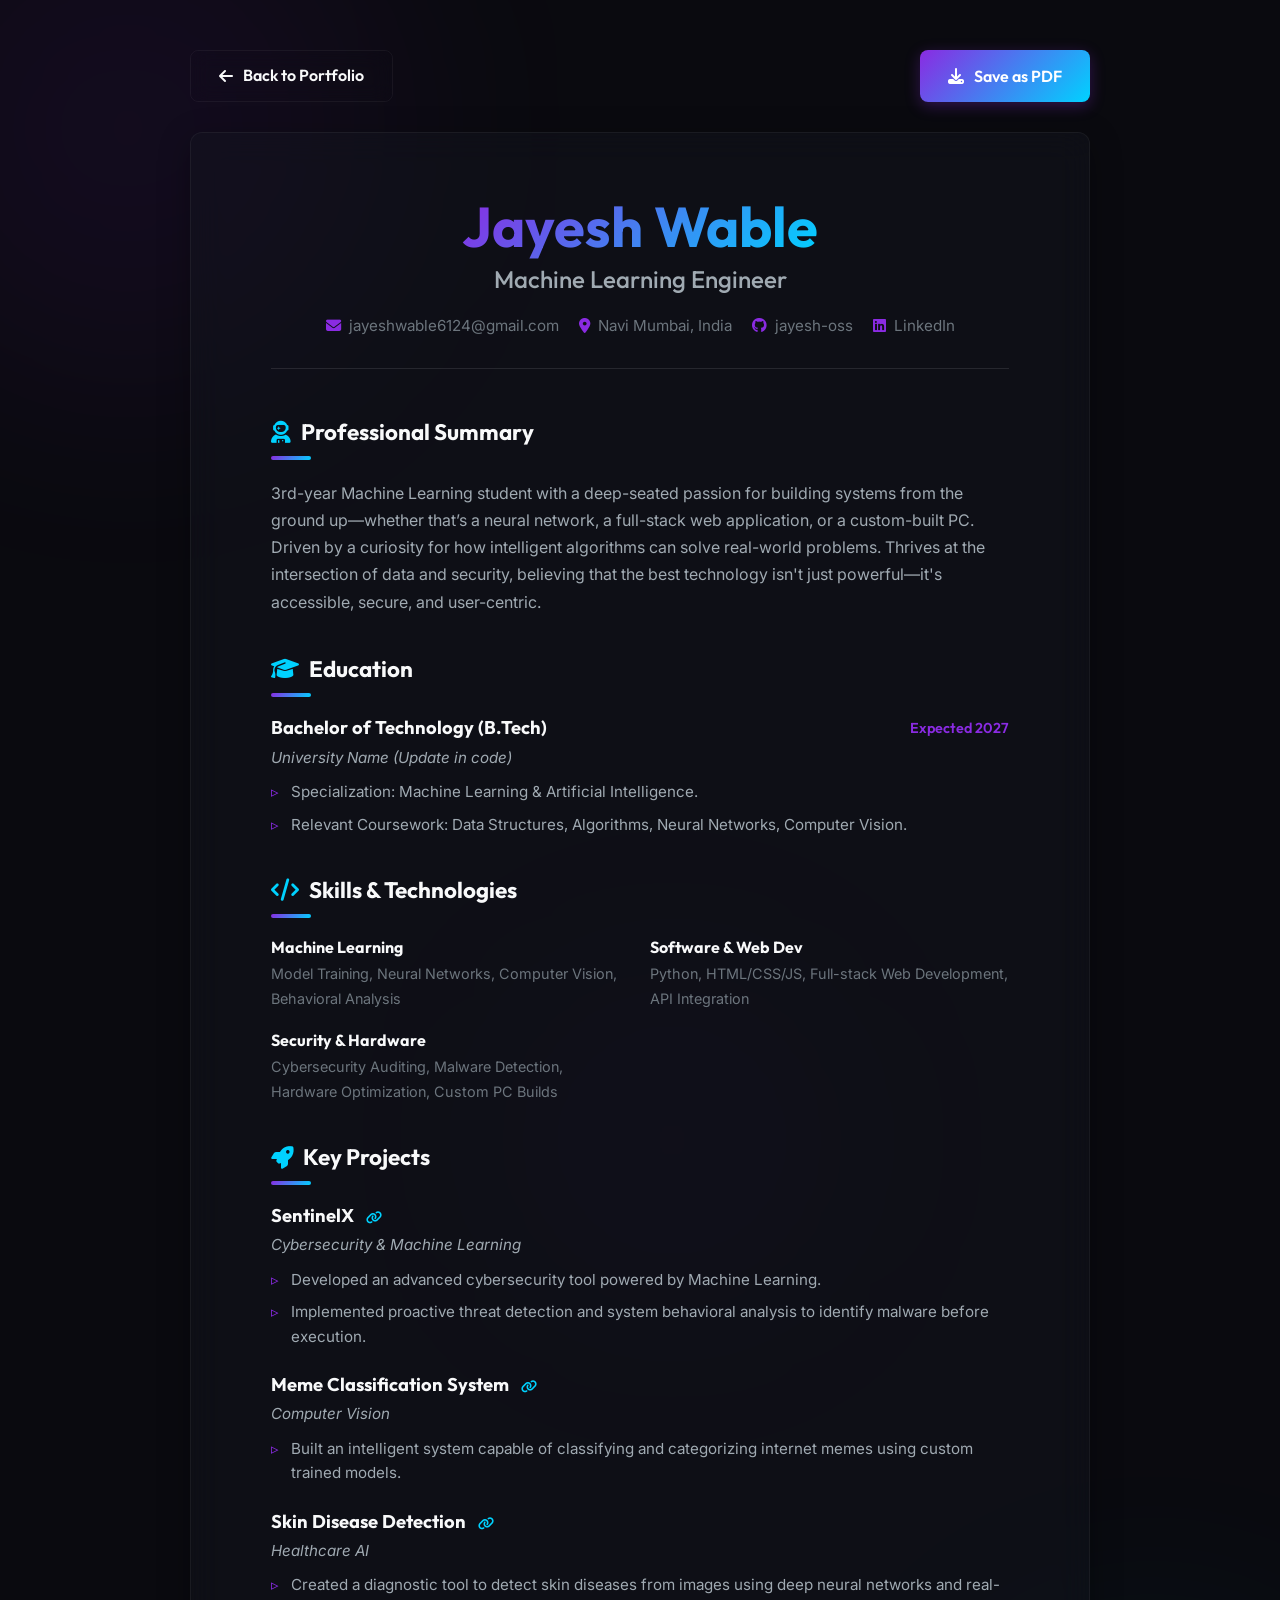
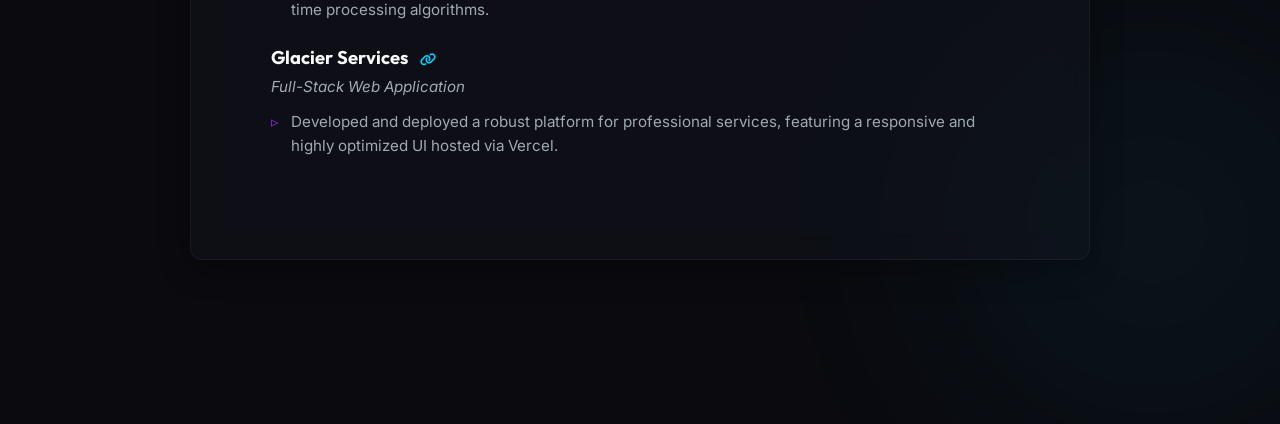
==== resume.html @ c5f2f4e3 "Add distinct, web-based resume page" ====
<!DOCTYPE html>
<html lang="en">
<head>
    <meta charset="UTF-8">
    <meta name="viewport" content="width=device-width, initial-scale=1.0">
    <title>Jayesh Wable | Resume</title>
    
    <!-- Google Fonts -->
    <link href="https://fonts.googleapis.com/css2?family=Inter:wght@300;400;500;600&family=Outfit:wght@400;600;700;800&display=swap" rel="stylesheet">
    
    <!-- FontAwesome (Icons) -->
    <link rel="stylesheet" href="https://cdnjs.cloudflare.com/ajax/libs/font-awesome/6.4.0/css/all.min.css">
    
    <!-- CSS -->
    <link rel="stylesheet" href="css/styles.css">
    <link rel="stylesheet" href="css/resume.css">
</head>
<body>
    <!-- Background Orbs -->
    <div class="glow-orb orb-1"></div>
    <div class="glow-orb orb-2"></div>
    <div class="glow-orb orb-3"></div>

    <div class="resume-wrapper">
        <div class="resume-actions">
            <a href="index.html" class="btn secondary-btn">
                <i class="fa-solid fa-arrow-left"></i> Back to Portfolio
            </a>
            <button onclick="window.print()" class="btn primary-btn">
                <i class="fa-solid fa-download"></i> Save as PDF
            </button>
        </div>
        
        <div class="resume-container">
            <header class="resume-header">
                <h1 class="gradient-text">Jayesh Wable</h1>
                <h2>Machine Learning Engineer</h2>
                <div class="resume-contact">
                    <span><i class="fa-solid fa-envelope"></i> jayeshwable6124@gmail.com</span>
                    <span><i class="fa-solid fa-location-dot"></i> Navi Mumbai, India</span>
                    <span><i class="fab fa-github"></i> <a href="https://github.com/jayesh-oss" target="_blank">jayesh-oss</a></span>
                    <span><i class="fab fa-linkedin"></i> <a href="https://in.linkedin.com/in/jayesh-wable-937a62315" target="_blank">LinkedIn</a></span>
                </div>
            </header>

            <section class="resume-section">
                <h3><i class="fa-solid fa-user-astronaut"></i> Professional Summary</h3>
                <div class="line" style="width: 40px; margin-bottom: 20px;"></div>
                <p>3rd-year Machine Learning student with a deep-seated passion for building systems from the ground up—whether that’s a neural network, a full-stack web application, or a custom-built PC. Driven by a curiosity for how intelligent algorithms can solve real-world problems. Thrives at the intersection of data and security, believing that the best technology isn't just powerful—it's accessible, secure, and user-centric.</p>
            </section>

            <section class="resume-section">
                <h3><i class="fa-solid fa-graduation-cap"></i> Education</h3>
                <div class="line" style="width: 40px; margin-bottom: 20px;"></div>
                <div class="resume-item">
                    <div class="resume-item-header">
                        <h4>Bachelor of Technology (B.Tech)</h4>
                        <span class="resume-date">Expected 2027</span>
                    </div>
                    <p class="resume-subtitle">University Name (Update in code)</p>
                    <ul>
                        <li>Specialization: Machine Learning & Artificial Intelligence.</li>
                        <li>Relevant Coursework: Data Structures, Algorithms, Neural Networks, Computer Vision.</li>
                    </ul>
                </div>
            </section>

            <section class="resume-section">
                <h3><i class="fa-solid fa-code"></i> Skills & Technologies</h3>
                <div class="line" style="width: 40px; margin-bottom: 20px;"></div>
                <div class="skills-grid">
                    <div class="skill-category">
                        <h4>Machine Learning</h4>
                        <p>Model Training, Neural Networks, Computer Vision, Behavioral Analysis</p>
                    </div>
                    <div class="skill-category">
                        <h4>Software & Web Dev</h4>
                        <p>Python, HTML/CSS/JS, Full-stack Web Development, API Integration</p>
                    </div>
                    <div class="skill-category">
                        <h4>Security & Hardware</h4>
                        <p>Cybersecurity Auditing, Malware Detection, Hardware Optimization, Custom PC Builds</p>
                    </div>
                </div>
            </section>

            <section class="resume-section">
                <h3><i class="fa-solid fa-rocket"></i> Key Projects</h3>
                <div class="line" style="width: 40px; margin-bottom: 20px;"></div>
                
                <div class="resume-item">
                    <div class="resume-item-header">
                        <h4>SentinelX <a href="https://github.com/jayesh-oss/SentinelX" target="_blank"><i class="fa-solid fa-link" style="font-size: 0.8rem;"></i></a></h4>
                    </div>
                    <p class="resume-subtitle">Cybersecurity & Machine Learning</p>
                    <ul>
                        <li>Developed an advanced cybersecurity tool powered by Machine Learning.</li>
                        <li>Implemented proactive threat detection and system behavioral analysis to identify malware before execution.</li>
                    </ul>
                </div>

                <div class="resume-item">
                    <div class="resume-item-header">
                        <h4>Meme Classification System <a href="https://github.com/jayesh-oss/meme_classification_system" target="_blank"><i class="fa-solid fa-link" style="font-size: 0.8rem;"></i></a></h4>
                    </div>
                    <p class="resume-subtitle">Computer Vision</p>
                    <ul>
                        <li>Built an intelligent system capable of classifying and categorizing internet memes using custom trained models.</li>
                    </ul>
                </div>

                <div class="resume-item">
                    <div class="resume-item-header">
                        <h4>Skin Disease Detection <a href="https://github.com/jayesh-oss/skin_disease_detection" target="_blank"><i class="fa-solid fa-link" style="font-size: 0.8rem;"></i></a></h4>
                    </div>
                    <p class="resume-subtitle">Healthcare AI</p>
                    <ul>
                        <li>Created a diagnostic tool to detect skin diseases from images using deep neural networks and real-time processing algorithms.</li>
                    </ul>
                </div>

                <div class="resume-item">
                    <div class="resume-item-header">
                        <h4>Glacier Services <a href="https://glacierservices.vercel.app/" target="_blank"><i class="fa-solid fa-link" style="font-size: 0.8rem;"></i></a></h4>
                    </div>
                    <p class="resume-subtitle">Full-Stack Web Application</p>
                    <ul>
                        <li>Developed and deployed a robust platform for professional services, featuring a responsive and highly optimized UI hosted via Vercel.</li>
                    </ul>
                </div>
            </section>
        </div>
    </div>
</body>
</html>
---- css/styles.css ----
/* 
=====================================================
   DESIGN SYSTEM & VARIABLES 
===================================================== 
*/
:root {
    /* Colors - Dark Premium Theme */
    --bg-primary: #0a0a0f;
    --bg-secondary: #0f1016;
    --bg-tertiary: #161821;
    
    /* Accents - Cyberpunk/ML aesthetic */
    --accent-primary: #8a2be2; /* Purple */
    --accent-secondary: #00d2ff; /* Cyan */
    --accent-gradient: linear-gradient(135deg, var(--accent-primary) 0%, var(--accent-secondary) 100%);
    
    /* Text */
    --text-primary: #f8f9fa;
    --text-secondary: #a0aab2;
    --text-muted: #6c757d;
    
    /* Glassmorphism */
    --glass-bg: rgba(22, 24, 33, 0.4);
    --glass-border: rgba(255, 255, 255, 0.05);
    --glass-shadow: 0 8px 32px 0 rgba(0, 0, 0, 0.3);
    
    /* Typography */
    --font-heading: 'Outfit', sans-serif;
    --font-body: 'Inter', sans-serif;
    
    /* Transitions */
    --transition-fast: 0.2s cubic-bezier(0.4, 0, 0.2, 1);
    --transition-base: 0.3s cubic-bezier(0.4, 0, 0.2, 1);
    --transition-slow: 0.5s cubic-bezier(0.4, 0, 0.2, 1);
}

/* 
=====================================================
   RESET & GLOBAL
===================================================== 
*/
* {
    margin: 0;
    padding: 0;
    box-sizing: border-box;
    scroll-behavior: smooth;
}

body {
    background-color: var(--bg-primary);
    color: var(--text-primary);
    font-family: var(--font-body);
    line-height: 1.6;
    overflow-x: hidden;
    position: relative;
}

/* Scrollbar */
::-webkit-scrollbar {
    width: 10px;
}
::-webkit-scrollbar-track {
    background: var(--bg-primary);
}
::-webkit-scrollbar-thumb {
    background: var(--bg-tertiary);
    border-radius: 5px;
}
::-webkit-scrollbar-thumb:hover {
    background: var(--accent-primary);
}

/* Typography elements */
h1, h2, h3, h4, h5, h6 {
    font-family: var(--font-heading);
    font-weight: 700;
    line-height: 1.2;
}

a {
    text-decoration: none;
    color: inherit;
    transition: color var(--transition-fast);
}

ul {
    list-style: none;
}

.gradient-text {
    background: var(--accent-gradient);
    -webkit-background-clip: text;
    background-clip: text;
    -webkit-text-fill-color: transparent;
    color: transparent;
    display: inline-block;
}

.section-padding {
    padding: 100px 5%;
    max-width: 1400px;
    margin: 0 auto;
}

.section-header {
    margin-bottom: 60px;
    position: relative;
    display: inline-block;
}

.section-title {
    font-size: 2.5rem;
    color: var(--text-primary);
    margin-bottom: 10px;
}

.line {
    height: 4px;
    width: 60px;
    background: var(--accent-gradient);
    border-radius: 2px;
}

/* Buttons */
.btn {
    display: inline-flex;
    align-items: center;
    justify-content: center;
    padding: 12px 28px;
    font-family: var(--font-heading);
    font-weight: 600;
    border-radius: 8px;
    cursor: pointer;
    transition: all var(--transition-base);
    gap: 10px;
    font-size: 1rem;
}

.primary-btn {
    background: var(--accent-gradient);
    color: #fff;
    border: none;
    box-shadow: 0 4px 15px rgba(138, 43, 226, 0.3);
}

.primary-btn:hover {
    transform: translateY(-2px);
    box-shadow: 0 8px 25px rgba(138, 43, 226, 0.5);
}

.secondary-btn {
    background: transparent;
    color: var(--text-primary);
    border: 1px solid var(--glass-border);
    backdrop-filter: blur(10px);
}

.secondary-btn:hover {
    border-color: var(--accent-secondary);
    background: rgba(0, 210, 255, 0.05);
    transform: translateY(-2px);
}

/* Background Effects (Blur Orbs) */
.glow-orb {
    position: absolute;
    border-radius: 50%;
    filter: blur(120px);
    z-index: -1;
    opacity: 0.5;
    animation: drift 20s infinite alternate cubic-bezier(0.5, 0, 0.5, 1);
}

.orb-1 {
    width: 40vw;
    height: 40vw;
    background: rgba(138, 43, 226, 0.15); /* Purple */
    top: -10vw;
    left: -10vw;
}

.orb-2 {
    width: 30vw;
    height: 30vw;
    background: rgba(0, 210, 255, 0.12); /* Cyan */
    bottom: -5vw;
    right: -5vw;
    animation-delay: -5s;
}

.orb-3 {
    width: 25vw;
    height: 25vw;
    background: rgba(138, 43, 226, 0.1);
    top: 50%;
    left: 40%;
    animation-delay: -10s;
}

@keyframes drift {
    0% { transform: translate(0, 0) scale(1); }
    100% { transform: translate(50px, 50px) scale(1.1); }
}

/* 
=====================================================
   NAVIGATION
===================================================== 
*/
.navbar {
    position: fixed;
    top: 0;
    left: 0;
    width: 100%;
    padding: 20px 5%;
    z-index: 1000;
    transition: all var(--transition-base);
}

.navbar.scrolled {
    background: rgba(10, 10, 15, 0.85);
    backdrop-filter: blur(16px);
    -webkit-backdrop-filter: blur(16px);
    border-bottom: 1px solid var(--glass-border);
    padding: 15px 5%;
}

.nav-content {
    max-width: 1400px;
    margin: 0 auto;
    display: flex;
    justify-content: space-between;
    align-items: center;
}

.logo {
    font-family: var(--font-heading);
    font-size: 1.5rem;
    font-weight: 800;
    letter-spacing: -0.5px;
}

.logo span {
    color: var(--accent-primary);
}

.nav-links {
    display: flex;
    gap: 30px;
}

.nav-links a {
    font-size: 0.9rem;
    font-weight: 500;
    color: var(--text-secondary);
    position: relative;
}

.nav-links a:hover,
.nav-links a.active {
    color: var(--text-primary);
}

.nav-links a::after {
    content: '';
    position: absolute;
    bottom: -5px;
    left: 0;
    width: 0;
    height: 2px;
    background: var(--accent-gradient);
    transition: width var(--transition-base);
}

.nav-links a:hover::after,
.nav-links a.active::after {
    width: 100%;
}

/* Mobile Menu Button */
.menu-btn {
    display: none;
    cursor: pointer;
    z-index: 1001;
}

.bar {
    width: 25px;
    height: 2px;
    background: var(--text-primary);
    margin: 5px 0;
    transition: all var(--transition-base);
}

/* 
=====================================================
   HERO SECTION
===================================================== 
*/
.hero {
    height: 100vh;
    display: flex;
    align-items: center;
    padding: 0 5%;
    max-width: 1400px;
    margin: 0 auto;
    position: relative;
}

.hero-content {
    max-width: 800px;
    z-index: 10;
}

.greeting {
    font-family: var(--font-heading);
    font-size: 1.2rem;
    color: var(--accent-secondary);
    margin-bottom: 10px;
    letter-spacing: 2px;
    text-transform: uppercase;
}

.name {
    font-size: clamp(3rem, 8vw, 6rem);
    line-height: 1.1;
    margin-bottom: 10px;
    letter-spacing: -1px;
}

.title {
    font-size: clamp(1.5rem, 4vw, 3rem);
    color: var(--text-secondary);
    margin-bottom: 20px;
}

.hero-subtext {
    font-size: 1.1rem;
    color: var(--text-muted);
    max-width: 600px;
    margin-bottom: 40px;
}

.cta-buttons {
    display: flex;
    gap: 20px;
    margin-bottom: 40px;
}

.social-links-hero {
    display: flex;
    gap: 20px;
}

.social-links-hero a {
    width: 40px;
    height: 40px;
    border-radius: 50%;
    background: var(--bg-tertiary);
    display: flex;
    align-items: center;
    justify-content: center;
    border: 1px solid var(--glass-border);
    transition: all var(--transition-base);
}

.social-links-hero a:hover {
    background: var(--accent-primary);
    border-color: var(--accent-primary);
    transform: translateY(-3px);
    box-shadow: 0 5px 15px rgba(138, 43, 226, 0.4);
}

.scroll-indicator {
    position: absolute;
    bottom: 40px;
    left: 50%;
    transform: translateX(-50%);
    animation: bounce 2s infinite;
}

.scroll-indicator a {
    color: var(--text-muted);
    font-size: 1.2rem;
}

@keyframes bounce {
    0%, 20%, 50%, 80%, 100% { transform: translateY(0); }
    40% { transform: translateY(-10px); }
    60% { transform: translateY(-5px); }
}

/* 
=====================================================
   ABOUT SECTION
===================================================== 
*/
.about-grid {
    display: grid;
    grid-template-columns: 1.2fr 1fr;
    gap: 60px;
    align-items: center;
}

.about-text p {
    color: var(--text-secondary);
    margin-bottom: 20px;
    font-size: 1.05rem;
}

.tech-stack {
    margin-top: 40px;
}

.tech-stack h3 {
    margin-bottom: 20px;
    font-size: 1.2rem;
}

.skills-container {
    display: flex;
    flex-wrap: wrap;
    gap: 12px;
}

.skill-tag {
    background: var(--bg-tertiary);
    color: var(--accent-secondary);
    padding: 8px 16px;
    border-radius: 20px;
    font-size: 0.85rem;
    font-family: var(--font-heading);
    letter-spacing: 0.5px;
    border: 1px solid var(--glass-border);
    transition: all var(--transition-fast);
}

.skill-tag:hover {
    background: rgba(0, 210, 255, 0.1);
    border-color: var(--accent-secondary);
    transform: translateY(-2px);
}

.about-image-container {
    position: relative;
    height: 400px;
    display: flex;
    align-items: center;
    justify-content: center;
}

.abstract-shape {
    width: 300px;
    height: 300px;
    border-radius: 30% 70% 70% 30% / 30% 30% 70% 70%;
    background: linear-gradient(45deg, rgba(138, 43, 226, 0.2), rgba(0, 210, 255, 0.2));
    border: 1px solid rgba(255, 255, 255, 0.1);
    animation: morph 8s ease-in-out infinite alternate;
    position: relative;
    display: flex;
    align-items: center;
    justify-content: center;
}

@keyframes morph {
    0% { border-radius: 30% 70% 70% 30% / 30% 30% 70% 70%; }
    100% { border-radius: 70% 30% 30% 70% / 70% 70% 30% 30%; }
}

.decorative-card {
    background: var(--glass-bg);
    backdrop-filter: blur(12px);
    -webkit-backdrop-filter: blur(12px);
    border: 1px solid var(--glass-border);
    padding: 20px;
    border-radius: 16px;
    text-align: center;
    box-shadow: var(--glass-shadow);
    transform: rotate(5deg);
    transition: transform var(--transition-base);
}

.decorative-card:hover {
    transform: rotate(0deg) scale(1.05);
}

.decorative-card i {
    font-size: 3rem;
    background: var(--accent-gradient);
    -webkit-background-clip: text;
    background-clip: text;
    color: transparent;
    margin-bottom: 15px;
}

/* 
=====================================================
   PROJECTS SECTION
===================================================== 
*/
.project-grid {
    display: grid;
    grid-template-columns: repeat(auto-fit, minmax(320px, 1fr));
    gap: 30px;
}

.project-card {
    background: var(--bg-secondary);
    border-radius: 16px;
    overflow: hidden;
    border: 1px solid var(--glass-border);
    transition: all var(--transition-base);
    height: 100%;
    display: flex;
    flex-direction: column;
}

.project-card:hover {
    transform: translateY(-10px);
    border-color: rgba(138, 43, 226, 0.3);
    box-shadow: 0 10px 30px rgba(0, 0, 0, 0.5);
}

.project-img {
    height: 200px;
    background: var(--bg-tertiary);
    display: flex;
    align-items: center;
    justify-content: center;
    overflow: hidden;
    position: relative;
}

.placeholder-img i {
    font-size: 4rem;
    color: var(--text-muted);
    opacity: 0.3;
    transition: all var(--transition-base);
}

.project-card:hover .placeholder-img i {
    opacity: 1;
    color: var(--accent-primary);
    transform: scale(1.1);
}

.project-info {
    padding: 25px;
    flex-grow: 1;
    display: flex;
    flex-direction: column;
}

.project-header {
    display: flex;
    justify-content: space-between;
    align-items: center;
    margin-bottom: 15px;
}

.project-header h3 {
    font-size: 1.3rem;
}

.project-links a {
    color: var(--text-muted);
    margin-left: 10px;
    font-size: 1.1rem;
}

.project-links a:hover {
    color: var(--accent-secondary);
}

.project-desc {
    color: var(--text-secondary);
    font-size: 0.95rem;
    flex-grow: 1;
    margin-bottom: 20px;
}

.project-tech {
    display: flex;
    flex-wrap: wrap;
    gap: 10px;
    margin-top: auto;
}

.project-tech span {
    font-family: var(--font-heading);
    font-size: 0.8rem;
    color: var(--accent-secondary);
}

/* 
=====================================================
   CONTACT SECTION
===================================================== 
*/
.contact-container {
    display: grid;
    grid-template-columns: 1fr 1.5fr;
    gap: 60px;
    background: var(--glass-bg);
    backdrop-filter: blur(10px);
    -webkit-backdrop-filter: blur(10px);
    border: 1px solid var(--glass-border);
    border-radius: 20px;
    padding: 50px;
}

.contact-info h3 {
    font-size: 1.8rem;
    margin-bottom: 20px;
}

.contact-info p {
    color: var(--text-secondary);
    margin-bottom: 30px;
}

.contact-details {
    margin-bottom: 40px;
}

.contact-item {
    display: flex;
    align-items: center;
    gap: 15px;
    margin-bottom: 20px;
    color: var(--text-primary);
}

.contact-item i {
    color: var(--accent-primary);
    font-size: 1.2rem;
}

.contact-form {
    display: flex;
    flex-direction: column;
    gap: 20px;
}

.form-group {
    position: relative;
}

.form-group input,
.form-group textarea {
    width: 100%;
    padding: 15px 20px;
    background: rgba(0,0,0,0.2);
    border: 1px solid var(--glass-border);
    border-radius: 8px;
    color: var(--text-primary);
    font-family: var(--font-body);
    font-size: 1rem;
    outline: none;
    transition: all var(--transition-base);
}

.form-group textarea {
    resize: vertical;
    min-height: 120px;
}

.form-group input:focus,
.form-group textarea:focus {
    border-color: var(--accent-primary);
    background: rgba(0,0,0,0.4);
}

.form-group label {
    position: absolute;
    top: 50%;
    left: 20px;
    transform: translateY(-50%);
    color: var(--text-muted);
    font-size: 1rem;
    pointer-events: none;
    transition: all var(--transition-base);
}

.form-group textarea + label {
    top: 25px;
}

.form-group input:focus + label,
.form-group input:valid + label,
.form-group textarea:focus + label,
.form-group textarea:valid + label {
    top: -10px;
    left: 10px;
    background: var(--bg-tertiary);
    padding: 0 10px;
    font-size: 0.8rem;
    color: var(--accent-secondary);
    border-radius: 4px;
}

.submit-btn {
    align-self: flex-start;
    margin-top: 10px;
}

/* 
=====================================================
   FOOTER
===================================================== 
*/
footer {
    padding: 30px 5%;
    background: var(--bg-secondary);
    border-top: 1px solid var(--glass-border);
    text-align: center;
}

.footer-content {
    display: flex;
    justify-content: space-between;
    align-items: center;
    max-width: 1400px;
    margin: 0 auto;
    font-size: 0.9rem;
    color: var(--text-muted);
}

.built-with {
    font-style: italic;
}

/* 
=====================================================
   RESPONSIVE DESIGN
===================================================== 
*/
@media (max-width: 992px) {
    .about-grid,
    .contact-container {
        grid-template-columns: 1fr;
    }
    
    .contact-container {
        padding: 40px 30px;
    }
}

@media (max-width: 768px) {
    .menu-btn {
        display: block;
    }
    
    .nav-links {
        position: fixed;
        top: 0;
        right: -100%;
        width: 70%;
        height: 100vh;
        background: rgba(10, 10, 15, 0.95);
        backdrop-filter: blur(20px);
        flex-direction: column;
        justify-content: center;
        align-items: center;
        transition: right 0.4s ease;
        border-left: 1px solid var(--glass-border);
    }
    
    .nav-links.active {
        right: 0;
    }
    
    .menu-btn.active .bar:nth-child(2) {
        opacity: 0;
    }
    
    .menu-btn.active .bar:nth-child(1) {
        transform: translateY(7px) rotate(45deg);
    }
    
    .menu-btn.active .bar:nth-child(3) {
        transform: translateY(-7px) rotate(-45deg);
    }
    
    .hero {
        text-align: center;
        justify-content: center;
    }
    
    .cta-buttons {
        justify-content: center;
    }
    
    .social-links-hero {
        justify-content: center;
    }
    
    .abstract-shape {
        width: 250px;
        height: 250px;
    }
    
    .footer-content {
        flex-direction: column;
        gap: 15px;
    }
}
---- css/resume.css ----
/* 
=====================================================
   RESUME SPECIFIC STYLES
===================================================== 
*/
.resume-wrapper {
    display: flex;
    flex-direction: column;
    align-items: center;
    min-height: 100vh;
    padding-top: 50px;
    padding-bottom: 100px;
}

.resume-actions {
    width: 100%;
    max-width: 900px;
    display: flex;
    justify-content: space-between;
    margin-bottom: 30px;
}

.resume-container {
    background: var(--glass-bg);
    backdrop-filter: blur(16px);
    -webkit-backdrop-filter: blur(16px);
    border: 1px solid var(--glass-border);
    border-radius: 12px;
    padding: 60px 80px;
    max-width: 900px;
    width: 100%;
    box-shadow: var(--glass-shadow);
}

.resume-header {
    text-align: center;
    margin-bottom: 50px;
    padding-bottom: 30px;
    border-bottom: 1px solid rgba(255, 255, 255, 0.1);
}

.resume-header h1 {
    font-size: 3.5rem;
    margin-bottom: 5px;
}

.resume-header h2 {
    font-size: 1.5rem;
    color: var(--text-secondary);
    font-weight: 500;
    margin-bottom: 20px;
}

.resume-contact {
    display: flex;
    flex-wrap: wrap;
    justify-content: center;
    gap: 20px;
    font-size: 0.95rem;
    color: var(--text-muted);
}

.resume-contact span {
    display: flex;
    align-items: center;
    gap: 8px;
}

.resume-contact i {
    color: var(--accent-primary);
}

.resume-contact a {
    color: var(--text-muted);
}
.resume-contact a:hover {
    color: var(--accent-secondary);
}

.resume-section {
    margin-bottom: 40px;
}

.resume-section h3 {
    font-size: 1.4rem;
    color: var(--text-primary);
    margin-bottom: 10px;
    display: flex;
    align-items: center;
    gap: 10px;
}

.resume-section h3 i {
    color: var(--accent-secondary);
}

.resume-section p {
    color: var(--text-secondary);
    line-height: 1.7;
}

.resume-item {
    margin-bottom: 25px;
}

.resume-item-header {
    display: flex;
    justify-content: space-between;
    align-items: flex-start;
    margin-bottom: 5px;
}

.resume-item-header h4 {
    font-size: 1.15rem;
    color: var(--text-primary);
}

.resume-item-header a {
    color: var(--accent-secondary);
    margin-left: 8px;
    transition: all 0.2s ease;
}

.resume-item-header a:hover {
    color: var(--accent-primary);
}

.resume-date {
    font-size: 0.9rem;
    color: var(--accent-primary);
    font-family: var(--font-heading);
    font-weight: 600;
}

.resume-subtitle {
    font-size: 0.95rem;
    color: var(--text-muted);
    font-style: italic;
    margin-bottom: 10px;
}

.resume-item ul {
    list-style-type: none;
    padding-left: 0;
}

.resume-item ul li {
    position: relative;
    padding-left: 20px;
    margin-bottom: 8px;
    color: var(--text-secondary);
    font-size: 0.95rem;
}

.resume-item ul li::before {
    content: '▹';
    position: absolute;
    left: 0;
    color: var(--accent-primary);
}

.skills-grid {
    display: grid;
    grid-template-columns: repeat(auto-fit, minmax(250px, 1fr));
    gap: 20px;
}

.skill-category h4 {
    font-size: 1rem;
    color: var(--text-primary);
    margin-bottom: 5px;
}

.skill-category p {
    font-size: 0.9rem;
    color: var(--text-muted);
}

/* Print Styles */
@media print {
    body {
        background: #fff;
        color: #000;
    }
    .glow-orb, .resume-actions {
        display: none !important;
    }
    .resume-wrapper {
        padding: 0;
    }
    .resume-container {
        border: none;
        box-shadow: none;
        background: none;
        padding: 0;
        max-width: 100%;
    }
    .gradient-text {
        -webkit-text-fill-color: #000;
        color: #000;
    }
    :root {
        --text-primary: #000;
        --text-secondary: #333;
        --text-muted: #555;
        --accent-primary: #555;
        --accent-secondary: #555;
    }
    .resume-header {
        border-bottom-color: #ccc;
    }
}

@media (max-width: 768px) {
    .resume-container {
        padding: 30px 20px;
    }
    .resume-actions {
        flex-direction: column;
        gap: 15px;
        padding: 0 20px;
    }
    .resume-item-header {
        flex-direction: column;
    }
    .resume-date {
        margin-top: 5px;
        margin-bottom: 5px;
    }
}
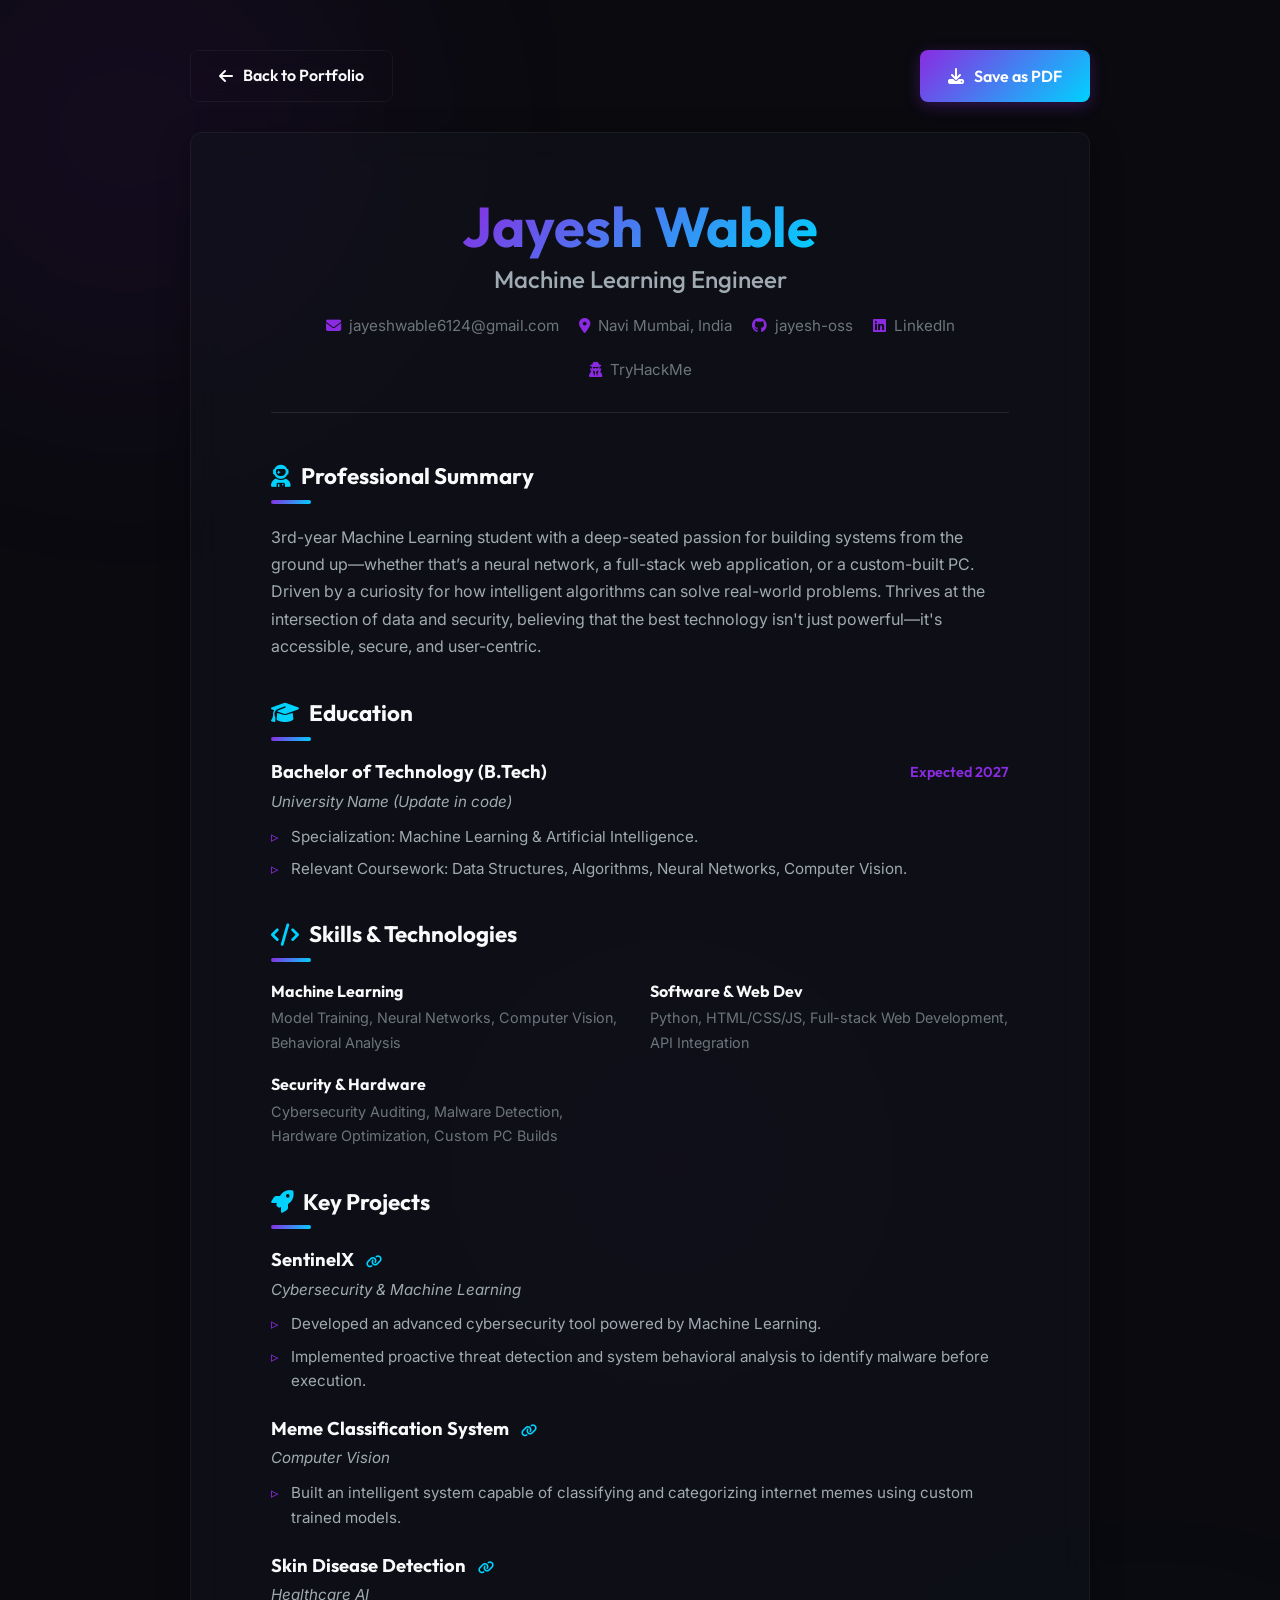
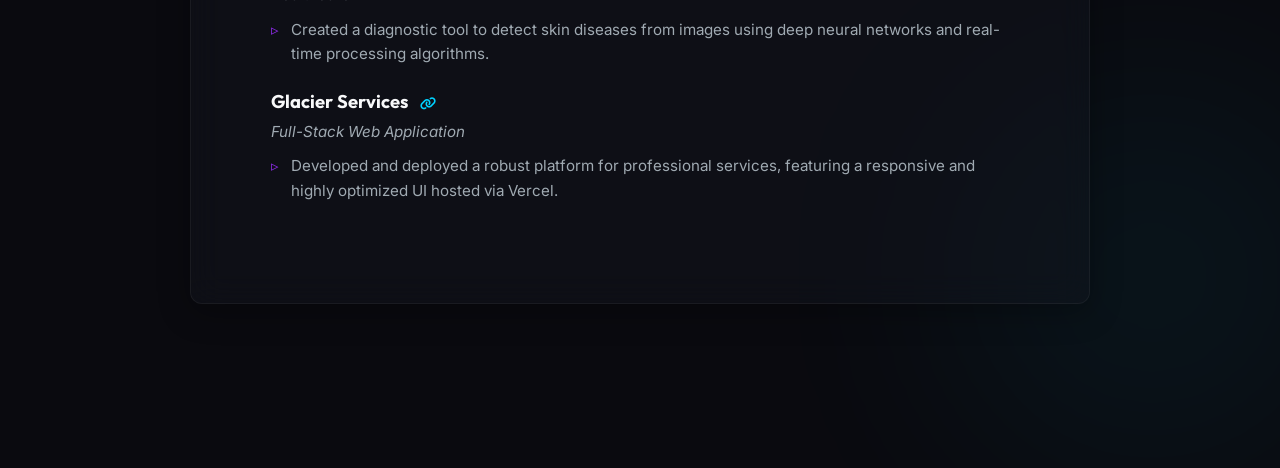
==== commit 49a558f8: "Add TryHackMe badge and links" ====
--- a/resume.html
+++ b/resume.html
@@ -40,6 +40,7 @@
                     <span><i class="fa-solid fa-location-dot"></i> Navi Mumbai, India</span>
                     <span><i class="fab fa-github"></i> <a href="https://github.com/jayesh-oss" target="_blank">jayesh-oss</a></span>
                     <span><i class="fab fa-linkedin"></i> <a href="https://in.linkedin.com/in/jayesh-wable-937a62315" target="_blank">LinkedIn</a></span>
+                    <span><i class="fa-solid fa-user-secret"></i> <a href="https://tryhackme.com/p/shanks06" target="_blank">TryHackMe</a></span>
                 </div>
             </header>
 
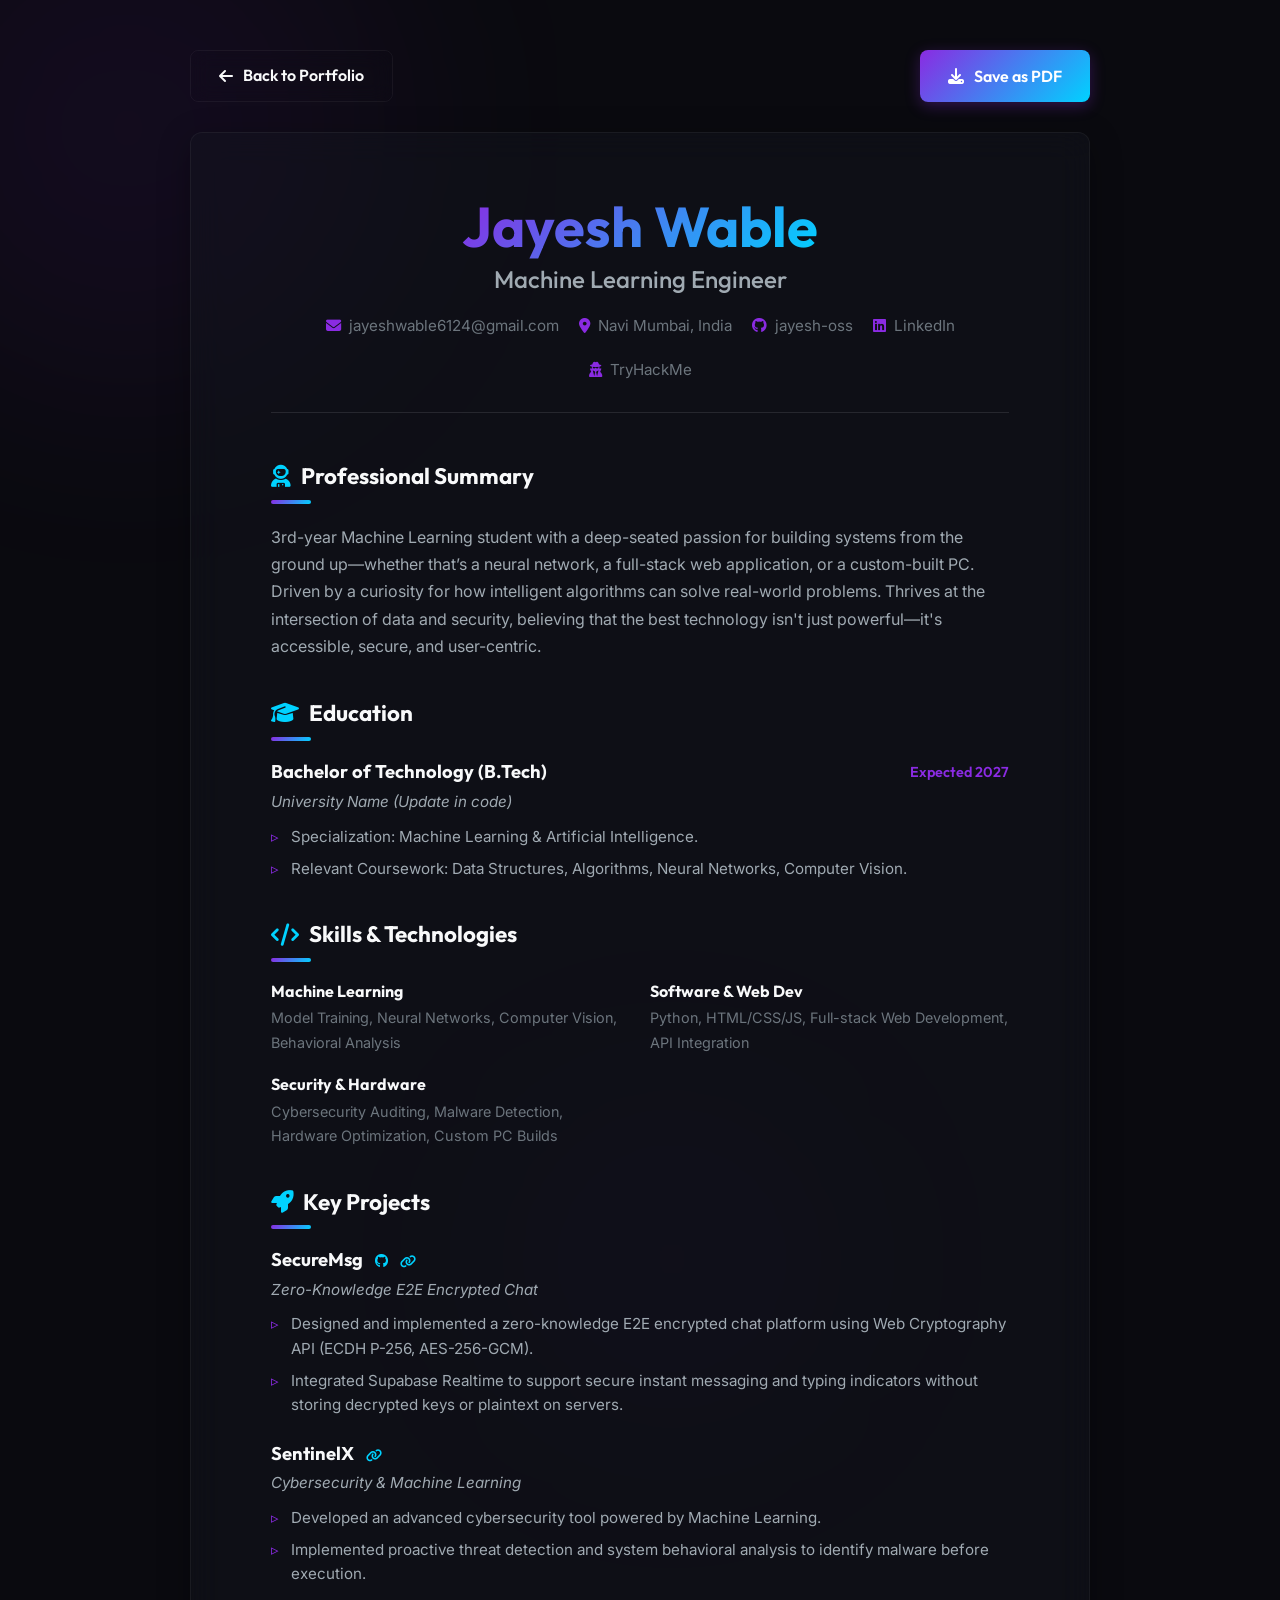
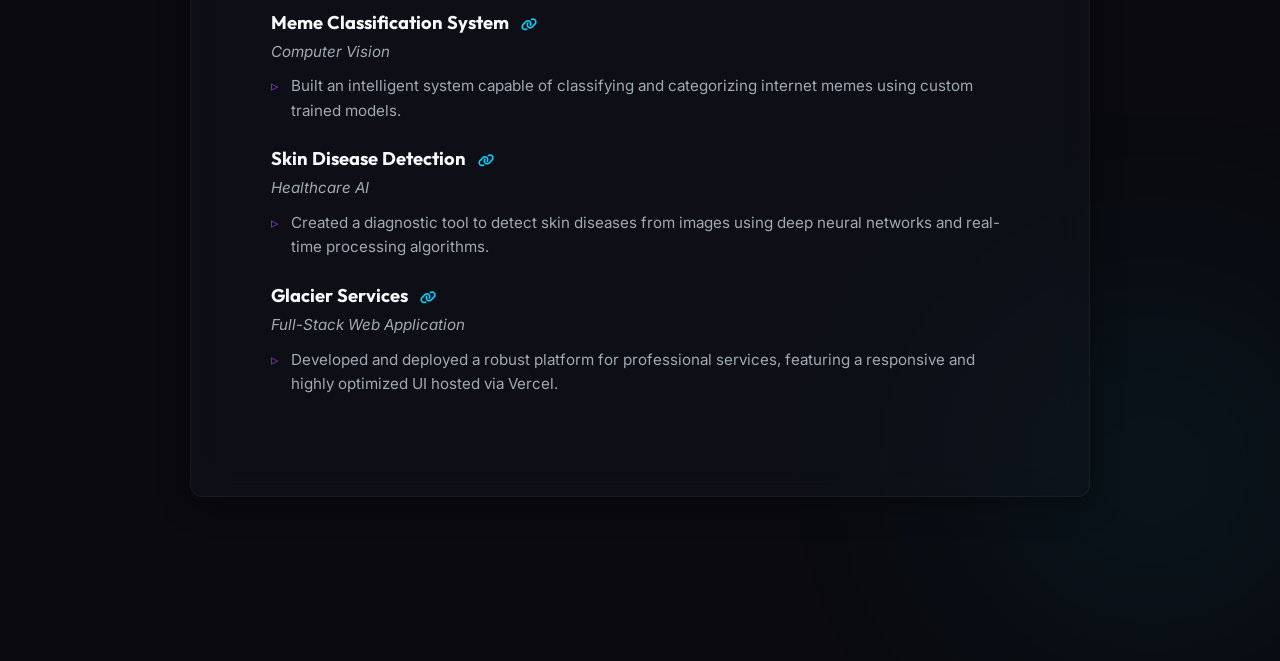
==== commit a1fd73d7: "Add SecureMsg project to portfolio landing page and resume" ====
--- a/resume.html
+++ b/resume.html
@@ -91,6 +91,20 @@
                 
                 <div class="resume-item">
                     <div class="resume-item-header">
+                        <h4>SecureMsg 
+                            <a href="https://github.com/jayesh-oss/secure-msg-app" target="_blank" aria-label="GitHub"><i class="fab fa-github" style="font-size: 0.85rem;"></i></a>
+                            <a href="https://secure-msg-app.vercel.app/" target="_blank" aria-label="Live Demo"><i class="fa-solid fa-link" style="font-size: 0.8rem;"></i></a>
+                        </h4>
+                    </div>
+                    <p class="resume-subtitle">Zero-Knowledge E2E Encrypted Chat</p>
+                    <ul>
+                        <li>Designed and implemented a zero-knowledge E2E encrypted chat platform using Web Cryptography API (ECDH P-256, AES-256-GCM).</li>
+                        <li>Integrated Supabase Realtime to support secure instant messaging and typing indicators without storing decrypted keys or plaintext on servers.</li>
+                    </ul>
+                </div>
+
+                <div class="resume-item">
+                    <div class="resume-item-header">
                         <h4>SentinelX <a href="https://github.com/jayesh-oss/SentinelX" target="_blank"><i class="fa-solid fa-link" style="font-size: 0.8rem;"></i></a></h4>
                     </div>
                     <p class="resume-subtitle">Cybersecurity & Machine Learning</p>
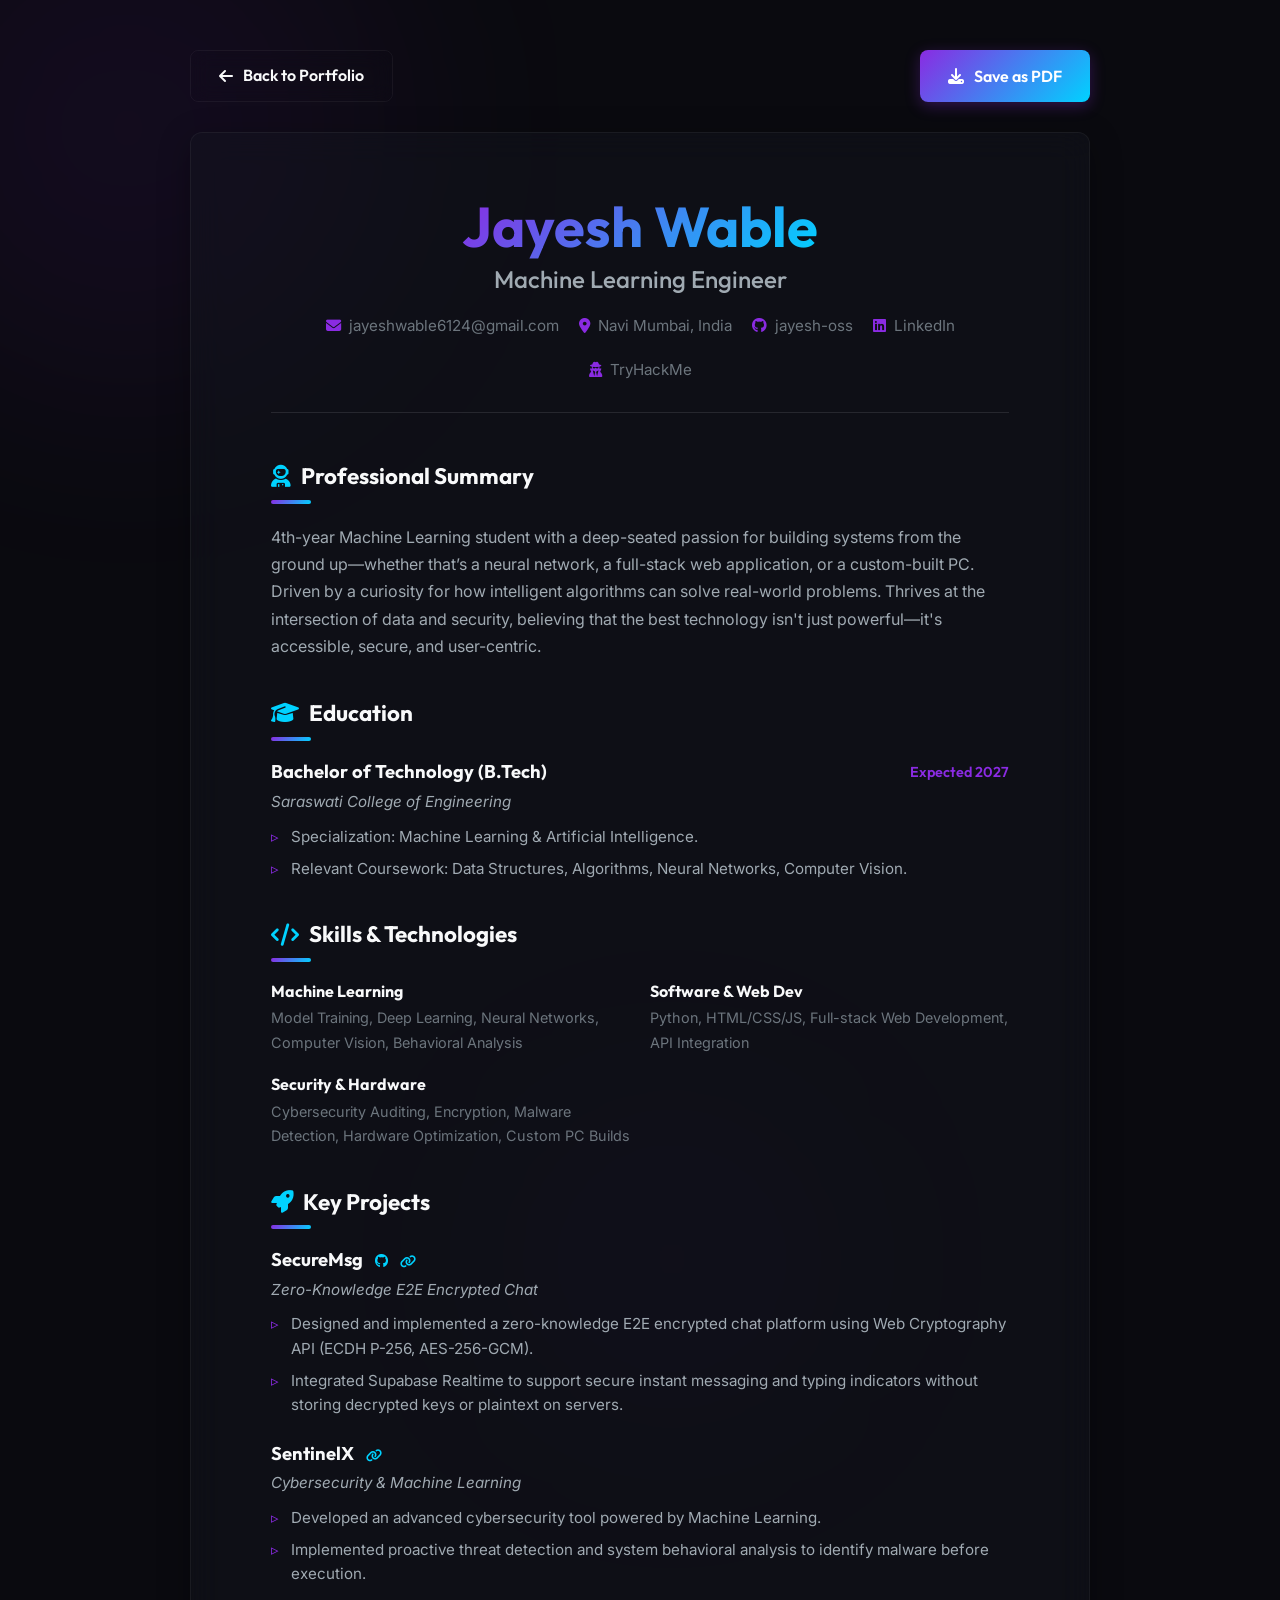
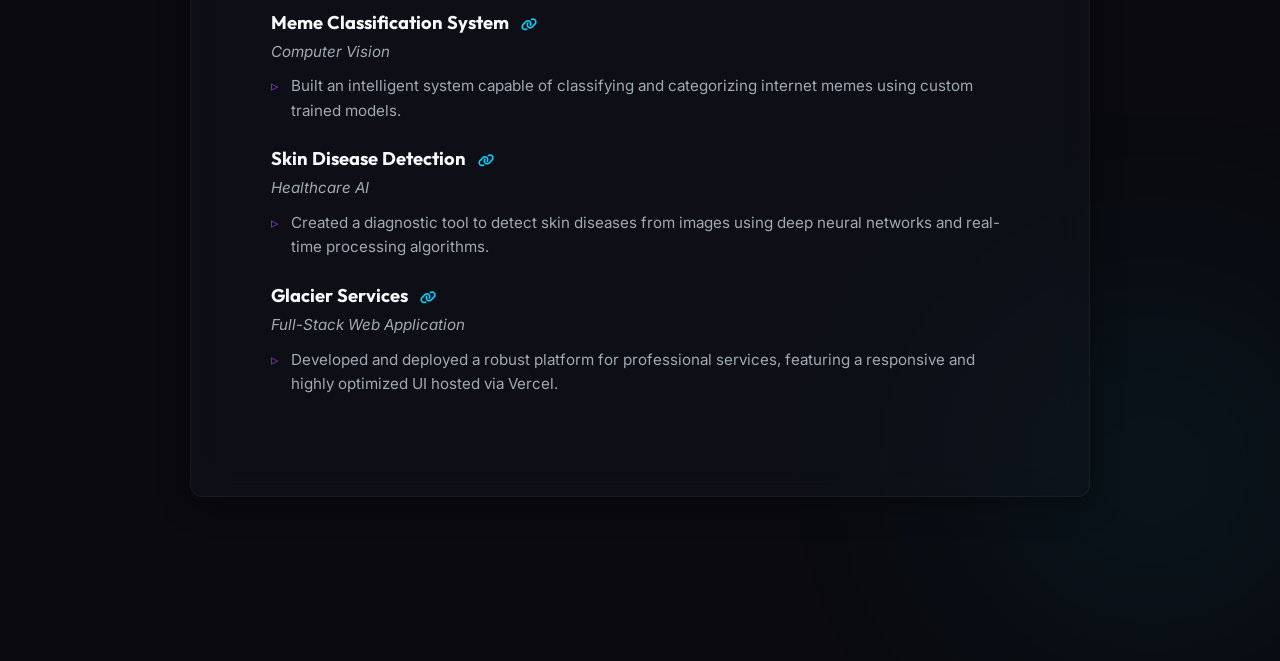
==== commit 21993789: "Update year to 4th year, set college to Saraswati College of Engineering, revert simulated terminal " ====
--- a/resume.html
+++ b/resume.html
@@ -47,7 +47,7 @@
             <section class="resume-section">
                 <h3><i class="fa-solid fa-user-astronaut"></i> Professional Summary</h3>
                 <div class="line" style="width: 40px; margin-bottom: 20px;"></div>
-                <p>3rd-year Machine Learning student with a deep-seated passion for building systems from the ground up—whether that’s a neural network, a full-stack web application, or a custom-built PC. Driven by a curiosity for how intelligent algorithms can solve real-world problems. Thrives at the intersection of data and security, believing that the best technology isn't just powerful—it's accessible, secure, and user-centric.</p>
+                <p>4th-year Machine Learning student with a deep-seated passion for building systems from the ground up—whether that’s a neural network, a full-stack web application, or a custom-built PC. Driven by a curiosity for how intelligent algorithms can solve real-world problems. Thrives at the intersection of data and security, believing that the best technology isn't just powerful—it's accessible, secure, and user-centric.</p>
             </section>
 
             <section class="resume-section">
@@ -58,7 +58,7 @@
                         <h4>Bachelor of Technology (B.Tech)</h4>
                         <span class="resume-date">Expected 2027</span>
                     </div>
-                    <p class="resume-subtitle">University Name (Update in code)</p>
+                    <p class="resume-subtitle">Saraswati College of Engineering</p>
                     <ul>
                         <li>Specialization: Machine Learning & Artificial Intelligence.</li>
                         <li>Relevant Coursework: Data Structures, Algorithms, Neural Networks, Computer Vision.</li>
@@ -72,7 +72,7 @@
                 <div class="skills-grid">
                     <div class="skill-category">
                         <h4>Machine Learning</h4>
-                        <p>Model Training, Neural Networks, Computer Vision, Behavioral Analysis</p>
+                        <p>Model Training, Deep Learning, Neural Networks, Computer Vision, Behavioral Analysis</p>
                     </div>
                     <div class="skill-category">
                         <h4>Software & Web Dev</h4>
@@ -80,7 +80,7 @@
                     </div>
                     <div class="skill-category">
                         <h4>Security & Hardware</h4>
-                        <p>Cybersecurity Auditing, Malware Detection, Hardware Optimization, Custom PC Builds</p>
+                        <p>Cybersecurity Auditing, Encryption, Malware Detection, Hardware Optimization, Custom PC Builds</p>
                     </div>
                 </div>
             </section>
--- a/css/styles.css
+++ b/css/styles.css
@@ -8,26 +8,28 @@
     --bg-primary: #0a0a0f;
     --bg-secondary: #0f1016;
     --bg-tertiary: #161821;
-    
+
     /* Accents - Cyberpunk/ML aesthetic */
-    --accent-primary: #8a2be2; /* Purple */
-    --accent-secondary: #00d2ff; /* Cyan */
+    --accent-primary: #8a2be2;
+    /* Purple */
+    --accent-secondary: #00d2ff;
+    /* Cyan */
     --accent-gradient: linear-gradient(135deg, var(--accent-primary) 0%, var(--accent-secondary) 100%);
-    
+
     /* Text */
     --text-primary: #f8f9fa;
     --text-secondary: #a0aab2;
     --text-muted: #6c757d;
-    
+
     /* Glassmorphism */
     --glass-bg: rgba(22, 24, 33, 0.4);
     --glass-border: rgba(255, 255, 255, 0.05);
     --glass-shadow: 0 8px 32px 0 rgba(0, 0, 0, 0.3);
-    
+
     /* Typography */
     --font-heading: 'Outfit', sans-serif;
     --font-body: 'Inter', sans-serif;
-    
+
     /* Transitions */
     --transition-fast: 0.2s cubic-bezier(0.4, 0, 0.2, 1);
     --transition-base: 0.3s cubic-bezier(0.4, 0, 0.2, 1);
@@ -59,19 +61,27 @@
 ::-webkit-scrollbar {
     width: 10px;
 }
+
 ::-webkit-scrollbar-track {
     background: var(--bg-primary);
 }
+
 ::-webkit-scrollbar-thumb {
     background: var(--bg-tertiary);
     border-radius: 5px;
 }
+
 ::-webkit-scrollbar-thumb:hover {
     background: var(--accent-primary);
 }
 
 /* Typography elements */
-h1, h2, h3, h4, h5, h6 {
+h1,
+h2,
+h3,
+h4,
+h5,
+h6 {
     font-family: var(--font-heading);
     font-weight: 700;
     line-height: 1.2;
@@ -174,7 +184,8 @@
 .orb-1 {
     width: 40vw;
     height: 40vw;
-    background: rgba(138, 43, 226, 0.15); /* Purple */
+    background: rgba(138, 43, 226, 0.15);
+    /* Purple */
     top: -10vw;
     left: -10vw;
 }
@@ -182,7 +193,8 @@
 .orb-2 {
     width: 30vw;
     height: 30vw;
-    background: rgba(0, 210, 255, 0.12); /* Cyan */
+    background: rgba(0, 210, 255, 0.12);
+    /* Cyan */
     bottom: -5vw;
     right: -5vw;
     animation-delay: -5s;
@@ -198,8 +210,13 @@
 }
 
 @keyframes drift {
-    0% { transform: translate(0, 0) scale(1); }
-    100% { transform: translate(50px, 50px) scale(1.1); }
+    0% {
+        transform: translate(0, 0) scale(1);
+    }
+
+    100% {
+        transform: translate(50px, 50px) scale(1.1);
+    }
 }
 
 /* 
@@ -385,9 +402,22 @@
 }
 
 @keyframes bounce {
-    0%, 20%, 50%, 80%, 100% { transform: translateY(0); }
-    40% { transform: translateY(-10px); }
-    60% { transform: translateY(-5px); }
+
+    0%,
+    20%,
+    50%,
+    80%,
+    100% {
+        transform: translateY(0);
+    }
+
+    40% {
+        transform: translateY(-10px);
+    }
+
+    60% {
+        transform: translateY(-5px);
+    }
 }
 
 /* 
@@ -463,8 +493,13 @@
 }
 
 @keyframes morph {
-    0% { border-radius: 30% 70% 70% 30% / 30% 30% 70% 70%; }
-    100% { border-radius: 70% 30% 30% 70% / 70% 70% 30% 30%; }
+    0% {
+        border-radius: 30% 70% 70% 30% / 30% 30% 70% 70%;
+    }
+
+    100% {
+        border-radius: 70% 30% 30% 70% / 70% 70% 30% 30%;
+    }
 }
 
 .decorative-card {
@@ -650,7 +685,7 @@
 .form-group textarea {
     width: 100%;
     padding: 15px 20px;
-    background: rgba(0,0,0,0.2);
+    background: rgba(0, 0, 0, 0.2);
     border: 1px solid var(--glass-border);
     border-radius: 8px;
     color: var(--text-primary);
@@ -668,7 +703,7 @@
 .form-group input:focus,
 .form-group textarea:focus {
     border-color: var(--accent-primary);
-    background: rgba(0,0,0,0.4);
+    background: rgba(0, 0, 0, 0.4);
 }
 
 .form-group label {
@@ -682,14 +717,14 @@
     transition: all var(--transition-base);
 }
 
-.form-group textarea + label {
+.form-group textarea+label {
     top: 25px;
 }
 
-.form-group input:focus + label,
-.form-group input:valid + label,
-.form-group textarea:focus + label,
-.form-group textarea:valid + label {
+.form-group input:focus+label,
+.form-group input:valid+label,
+.form-group textarea:focus+label,
+.form-group textarea:valid+label {
     top: -10px;
     left: 10px;
     background: var(--bg-tertiary);
@@ -736,11 +771,12 @@
 ===================================================== 
 */
 @media (max-width: 992px) {
+
     .about-grid,
     .contact-container {
         grid-template-columns: 1fr;
     }
-    
+
     .contact-container {
         padding: 40px 30px;
     }
@@ -750,7 +786,7 @@
     .menu-btn {
         display: block;
     }
-    
+
     .nav-links {
         position: fixed;
         top: 0;
@@ -765,43 +801,43 @@
         transition: right 0.4s ease;
         border-left: 1px solid var(--glass-border);
     }
-    
+
     .nav-links.active {
         right: 0;
     }
-    
+
     .menu-btn.active .bar:nth-child(2) {
         opacity: 0;
     }
-    
+
     .menu-btn.active .bar:nth-child(1) {
         transform: translateY(7px) rotate(45deg);
     }
-    
+
     .menu-btn.active .bar:nth-child(3) {
         transform: translateY(-7px) rotate(-45deg);
     }
-    
+
     .hero {
         text-align: center;
         justify-content: center;
     }
-    
+
     .cta-buttons {
         justify-content: center;
     }
-    
+
     .social-links-hero {
         justify-content: center;
     }
-    
+
     .abstract-shape {
         width: 250px;
         height: 250px;
     }
-    
+
     .footer-content {
         flex-direction: column;
         gap: 15px;
     }
-}
+}
